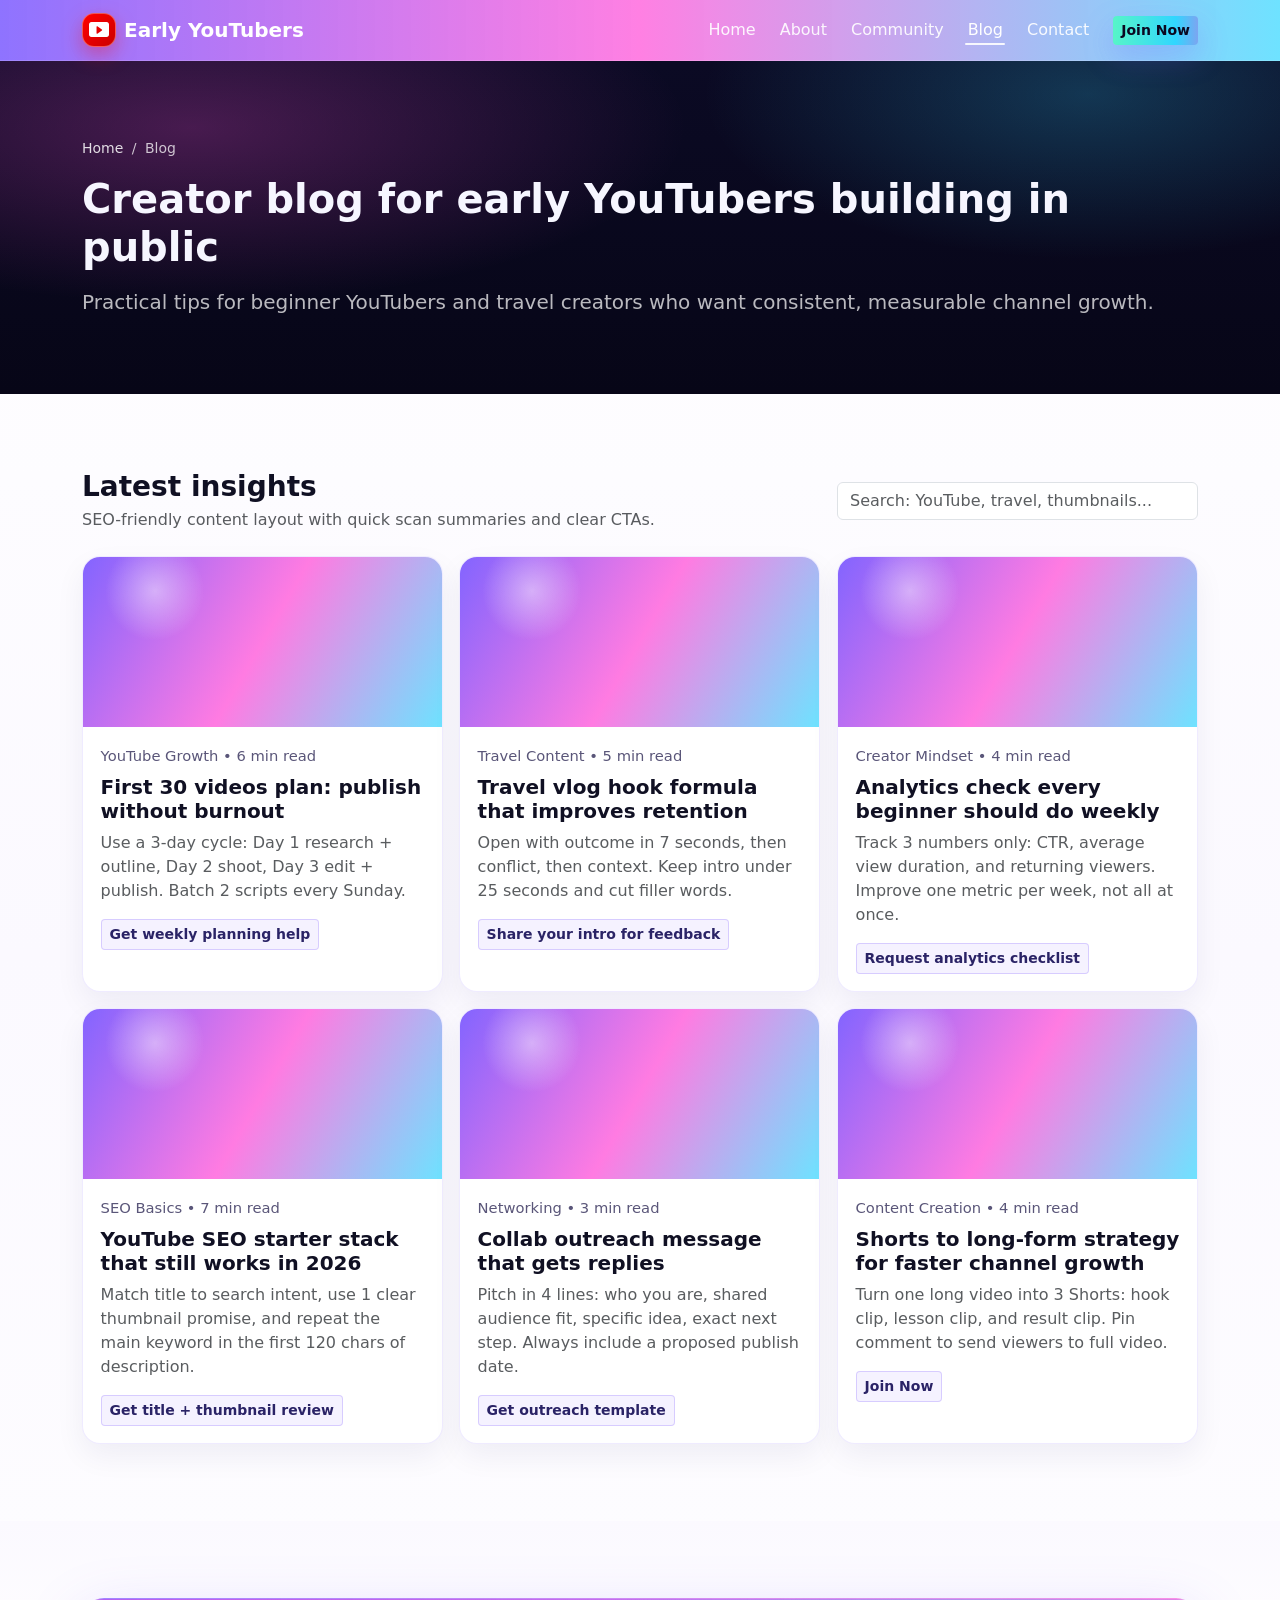
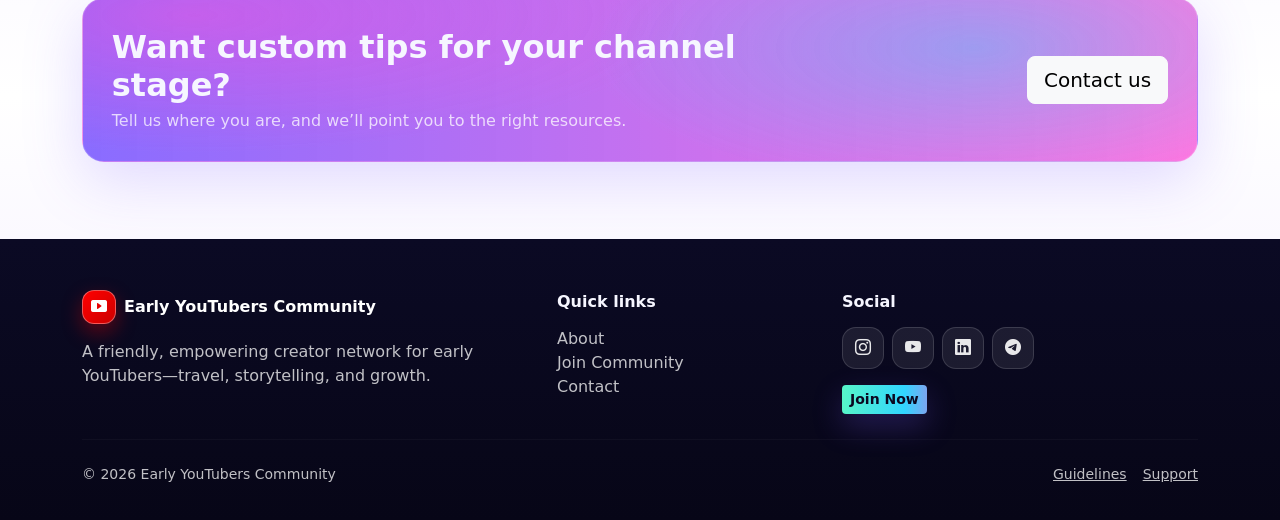
==== blog.html @ 5a21c5d6 "first version" ====
<!doctype html>
<html lang="en">
  <head>
    <meta charset="utf-8" />
    <meta name="viewport" content="width=device-width, initial-scale=1" />
    <meta
      name="description"
      content="Read practical blogs for early YouTubers: content strategy, retention tips, SEO workflow, and realistic growth systems."
    />
    <meta
      name="keywords"
      content="Early YouTubers community, Beginner YouTubers, YouTube growth tips, Travel bloggers India, Creator collaboration network"
    />
    <meta name="robots" content="index,follow" />
    <meta property="og:title" content="Blog | Early YouTubers Community" />
    <meta
      property="og:description"
      content="Actionable articles on travel content, YouTube growth, and creator confidence."
    />
    <meta property="og:type" content="website" />
    <meta property="og:url" content="./blog.html" />
    <meta name="theme-color" content="#7c5cff" />
    <link rel="canonical" href="./blog.html" />

    <title>Blog | Early YouTubers Community</title>

    <link
      href="https://cdn.jsdelivr.net/npm/bootstrap@5.3.3/dist/css/bootstrap.min.css"
      rel="stylesheet"
      integrity="sha384-QWTKZyjpPEjISv5WaRU9OFeRpok6YctnYmDr5pNlyT2bRjXh0JMhjY6hW+ALEwIH"
      crossorigin="anonymous"
    />
    <link
      rel="stylesheet"
      href="https://cdn.jsdelivr.net/npm/bootstrap-icons@1.11.3/font/bootstrap-icons.min.css"
    />
    <link rel="stylesheet" href="./assets/css/styles.css" />

    <script type="application/ld+json">
      {
        "@context": "https://schema.org",
        "@type": "Blog",
        "name": "Early YouTubers Community Blog",
        "url": "./blog.html",
        "description": "Blogs on travel, YouTube content creation, and creator growth."
      }
    </script>
  </head>
  <body>
    <nav class="navbar navbar-expand-lg navbar-dark sticky-top nav-glass">
      <div class="container">
        <a class="navbar-brand fw-bold d-flex align-items-center gap-2" href="./index.html">
          <span class="brand-mark" aria-hidden="true"><i class="bi bi-play-btn-fill"></i></span>
          <span>Early YouTubers</span>
        </a>
        <button
          class="navbar-toggler"
          type="button"
          data-bs-toggle="collapse"
          data-bs-target="#mainNav"
          aria-controls="mainNav"
          aria-expanded="false"
          aria-label="Toggle navigation"
        >
          <span class="navbar-toggler-icon"></span>
        </button>

        <div class="collapse navbar-collapse" id="mainNav">
          <ul class="navbar-nav ms-auto align-items-lg-center gap-lg-2">
            <li class="nav-item"><a class="nav-link" href="./index.html">Home</a></li>
            <li class="nav-item"><a class="nav-link" href="./about.html">About</a></li>
            <li class="nav-item"><a class="nav-link" href="./community.html">Community</a></li>
            <li class="nav-item"><a class="nav-link active" aria-current="page" href="./blog.html">Blog</a></li>
            <li class="nav-item"><a class="nav-link" href="./contact.html">Contact</a></li>
            <li class="nav-item ms-lg-2">
              <a class="btn btn-sm btn-gradient" href="./community.html#join">Join Now</a>
            </li>
          </ul>
        </div>
      </div>
    </nav>

    <header class="page-hero section-pad">
      <div class="container">
        <div class="crumb small mb-3 reveal">
          <a href="./index.html">Home</a> <span class="text-white-75 mx-1">/</span> <span class="text-white-75">Blog</span>
        </div>
        <h1 class="display-6 fw-bold mb-3 reveal">Creator blog for early YouTubers building in public</h1>
        <p class="lead sub mb-0 reveal">
          Practical tips for beginner YouTubers and travel creators who want consistent, measurable channel growth.
        </p>
      </div>
    </header>

    <main>
      <section class="section-pad">
        <div class="container">
          <div class="row g-3 align-items-center mb-4">
            <div class="col-lg-8">
              <h2 class="h3 fw-bold mb-1 reveal">Latest insights</h2>
              <p class="text-muted mb-0 reveal">SEO-friendly content layout with quick scan summaries and clear CTAs.</p>
            </div>
            <div class="col-lg-4">
              <label class="visually-hidden" for="blogSearch">Search posts</label>
              <input id="blogSearch" class="form-control reveal" type="search" placeholder="Search: YouTube, travel, thumbnails..." />
            </div>
          </div>

          <div class="row g-3">
            <div class="col-md-6 col-lg-4" data-post="first 30 videos plan upload schedule beginner youtubers consistency">
              <article class="post-card reveal">
                <div class="post-banner"></div>
                <div class="post-body">
                  <div class="post-meta mb-2">YouTube Growth • 6 min read</div>
                  <h3 class="h5 fw-bold">First 30 videos plan: publish without burnout</h3>
                  <p class="text-muted mb-3">Use a 3-day cycle: Day 1 research + outline, Day 2 shoot, Day 3 edit + publish. Batch 2 scripts every Sunday.</p>
                  <a class="btn btn-soft btn-sm" href="./community.html#join">Get weekly planning help</a>
                </div>
              </article>
            </div>

            <div class="col-md-6 col-lg-4" data-post="travel vlog hook storytelling shot list retention first 30 seconds">
              <article class="post-card reveal">
                <div class="post-banner"></div>
                <div class="post-body">
                  <div class="post-meta mb-2">Travel Content • 5 min read</div>
                  <h3 class="h5 fw-bold">Travel vlog hook formula that improves retention</h3>
                  <p class="text-muted mb-3">Open with outcome in 7 seconds, then conflict, then context. Keep intro under 25 seconds and cut filler words.</p>
                  <a class="btn btn-soft btn-sm" href="./community.html#join">Share your intro for feedback</a>
                </div>
              </article>
            </div>

            <div class="col-md-6 col-lg-4" data-post="youtube analytics watch time retention click through rate beginner creators">
              <article class="post-card reveal">
                <div class="post-banner"></div>
                <div class="post-body">
                  <div class="post-meta mb-2">Creator Mindset • 4 min read</div>
                  <h3 class="h5 fw-bold">Analytics check every beginner should do weekly</h3>
                  <p class="text-muted mb-3">Track 3 numbers only: CTR, average view duration, and returning viewers. Improve one metric per week, not all at once.</p>
                  <a class="btn btn-soft btn-sm" href="./contact.html">Request analytics checklist</a>
                </div>
              </article>
            </div>

            <div class="col-md-6 col-lg-4" data-post="youtube seo titles thumbnails metadata description keywords search intent">
              <article class="post-card reveal">
                <div class="post-banner"></div>
                <div class="post-body">
                  <div class="post-meta mb-2">SEO Basics • 7 min read</div>
                  <h3 class="h5 fw-bold">YouTube SEO starter stack that still works in 2026</h3>
                  <p class="text-muted mb-3">Match title to search intent, use 1 clear thumbnail promise, and repeat the main keyword in the first 120 chars of description.</p>
                  <a class="btn btn-soft btn-sm" href="./community.html#join">Get title + thumbnail review</a>
                </div>
              </article>
            </div>

            <div class="col-md-6 col-lg-4" data-post="collaboration outreach template creator networking brand pitch youtube">
              <article class="post-card reveal">
                <div class="post-banner"></div>
                <div class="post-body">
                  <div class="post-meta mb-2">Networking • 3 min read</div>
                  <h3 class="h5 fw-bold">Collab outreach message that gets replies</h3>
                  <p class="text-muted mb-3">Pitch in 4 lines: who you are, shared audience fit, specific idea, exact next step. Always include a proposed publish date.</p>
                  <a class="btn btn-soft btn-sm" href="./contact.html">Get outreach template</a>
                </div>
              </article>
            </div>

            <div class="col-md-6 col-lg-4" data-post="shorts to long form strategy youtube growth repurpose content workflow">
              <article class="post-card reveal">
                <div class="post-banner"></div>
                <div class="post-body">
                  <div class="post-meta mb-2">Content Creation • 4 min read</div>
                  <h3 class="h5 fw-bold">Shorts to long-form strategy for faster channel growth</h3>
                  <p class="text-muted mb-3">Turn one long video into 3 Shorts: hook clip, lesson clip, and result clip. Pin comment to send viewers to full video.</p>
                  <a class="btn btn-soft btn-sm" href="./community.html#join">Join Now</a>
                </div>
              </article>
            </div>
          </div>
        </div>
      </section>

      <section class="section-pad section-soft">
        <div class="container">
          <div class="cta-band reveal">
            <div class="row align-items-center g-3">
              <div class="col-lg-8">
                <h2 class="h2 fw-bold mb-1">Want custom tips for your channel stage?</h2>
                <p class="mb-0 text-white-75">Tell us where you are, and we’ll point you to the right resources.</p>
              </div>
              <div class="col-lg-4 text-lg-end">
                <a class="btn btn-light btn-lg" href="./contact.html">Contact us</a>
              </div>
            </div>
          </div>
        </div>
      </section>
    </main>

    <footer class="footer">
      <div class="container">
        <div class="row g-4 align-items-start">
          <div class="col-lg-5">
            <a class="footer-brand d-inline-flex align-items-center gap-2" href="./index.html">
              <span class="brand-mark" aria-hidden="true"><i class="bi bi-play-btn-fill"></i></span>
              <span class="fw-bold">Early YouTubers Community</span>
            </a>
            <p class="text-white-75 mt-3 mb-0">
              A friendly, empowering creator network for early YouTubers—travel, storytelling, and growth.
            </p>
          </div>
          <div class="col-6 col-lg-3">
            <div class="footer-title">Quick links</div>
            <ul class="list-unstyled footer-links">
              <li><a href="./about.html">About</a></li>
              <li><a href="./community.html#join">Join Community</a></li>
              <li><a href="./contact.html">Contact</a></li>
            </ul>
          </div>
          <div class="col-6 col-lg-4">
            <div class="footer-title">Social</div>
            <div class="d-flex gap-2 flex-wrap">
              <a class="social-btn" href="#" aria-label="Instagram"><i class="bi bi-instagram"></i></a>
              <a class="social-btn" href="#" aria-label="YouTube"><i class="bi bi-youtube"></i></a>
              <a class="social-btn" href="https://www.linkedin.com/groups/18982020/" target="_blank" rel="noopener noreferrer" aria-label="LinkedIn"><i class="bi bi-linkedin"></i></a>
              <a class="social-btn" href="https://t.me/earlyyotubers" target="_blank" rel="noopener noreferrer" aria-label="Telegram"><i class="bi bi-telegram"></i></a>
            </div>
            <div class="mt-3">
              <a class="btn btn-sm btn-gradient" href="./community.html#join">Join Now</a>
            </div>
          </div>
        </div>
        <hr class="footer-hr my-4" />
        <div class="d-flex flex-column flex-md-row gap-2 justify-content-between small text-white-75">
          <div>© <span id="year"></span> Early YouTubers Community</div>
          <div class="d-flex gap-3">
            <a class="text-white-75" href="./community.html#guidelines">Guidelines</a>
            <a class="text-white-75" href="./contact.html">Support</a>
          </div>
        </div>
      </div>
    </footer>

    <button class="to-top" type="button" aria-label="Back to top">
      <i class="bi bi-arrow-up"></i>
    </button>

    <script
      src="https://cdn.jsdelivr.net/npm/bootstrap@5.3.3/dist/js/bootstrap.bundle.min.js"
      integrity="sha384-YvpcrYf0tY3lHB60NNkmXc5s9fDVZLESaAA55NDzOxhy9GkcIdslK1eN7N6jIeHz"
      crossorigin="anonymous"
    ></script>
    <script src="./assets/js/main.js"></script>
  </body>
</html>
---- assets/css/styles.css ----
:root{
  --bg-0:#070617;
  --bg-1:#0b0a24;
  --card:#121134;
  --text:#f6f6ff;
  --muted:rgba(255,255,255,.72);
  --muted2:rgba(255,255,255,.55);

  --lav:#7c5cff;
  --pink:#ff4fd8;
  --sky:#31d6ff;
  --mint:#57f5c8;
  --sun:#ffd36a;
}

html{scroll-behavior:smooth}
body{
  font-family: system-ui, -apple-system, Segoe UI, Roboto, Arial, sans-serif;
  color: #101023;
  background: linear-gradient(180deg, #ffffff 0%, #fbf9ff 45%, #ffffff 100%);
}

.text-white-75{color:rgba(255,255,255,.75)!important}
.btn:focus{box-shadow:0 0 0 .25rem rgba(124,92,255,.25)}

/* Navbar */
.nav-glass{
  background: linear-gradient(90deg, rgba(124,92,255,.86), rgba(255,79,216,.72), rgba(49,214,255,.70));
  backdrop-filter: blur(12px);
  border-bottom: 1px solid rgba(255,255,255,.14);
}
.navbar .nav-link{color:rgba(255,255,255,.92)}
.navbar .nav-link:hover{color:#fff}
.navbar .nav-link.active{
  color:#fff;
  position:relative;
}
.navbar .nav-link.active::after{
  content:"";
  position:absolute;
  left:.35rem;
  right:.35rem;
  bottom:.3rem;
  height:2px;
  background: rgba(255,255,255,.9);
  border-radius:999px;
}

.brand-mark{
  width:34px;height:34px;
  display:grid;place-items:center;
  border-radius:12px;
  background: linear-gradient(135deg, #ff0000, #cc0000);
  border: 1px solid rgba(255,255,255,.35);
  box-shadow: 0 8px 20px rgba(255,0,0,.35);
}
.brand-mark i{color:#fff}

/* Sections */
.section-pad{padding: clamp(3rem, 6vw, 5.5rem) 0}
.section-soft{background: linear-gradient(180deg, #fbf9ff 0%, #ffffff 55%, #fbf9ff 100%)}

/* Hero */
.hero{
  position:relative;
  overflow:hidden;
  background: radial-gradient(1200px 500px at 12% 5%, rgba(255,79,216,.35), transparent 55%),
              radial-gradient(900px 400px at 90% 15%, rgba(49,214,255,.30), transparent 55%),
              linear-gradient(180deg, var(--bg-0) 0%, var(--bg-1) 80%, #0b0a24 100%);
  color: var(--text);
}
.hero .lead{max-width: 58ch}
.badge-pill{
  display:inline-flex;
  align-items:center;
  padding:.5rem .8rem;
  border-radius:999px;
  color: rgba(255,255,255,.9);
  border: 1px solid rgba(255,255,255,.18);
  background: rgba(255,255,255,.08);
}
.sparkle{filter: drop-shadow(0 8px 20px rgba(255,79,216,.35))}

.hero-metrics{
  display:flex;
  gap:1rem;
  flex-wrap:wrap;
}
.metric{
  padding:.8rem 1rem;
  border-radius:16px;
  border:1px solid rgba(255,255,255,.14);
  background: rgba(255,255,255,.06);
  min-width: 150px;
}
.metric-num{font-weight:800; letter-spacing:.2px}
.metric-label{font-size:.9rem; color: var(--muted2)}

.hero-card{
  border-radius: 22px;
  border: 1px solid rgba(255,255,255,.14);
  background: linear-gradient(180deg, rgba(255,255,255,.10), rgba(255,255,255,.06));
  box-shadow: 0 20px 60px rgba(0,0,0,.35);
  overflow:hidden;
}
.hero-card-top{
  display:flex; align-items:center;
  padding: 1rem 1.1rem;
  border-bottom: 1px solid rgba(255,255,255,.10);
}
.hero-card-body{padding: 1rem 1.1rem 1.1rem}
.hero-card-cta{
  display:flex; justify-content:space-between; gap:.6rem;
  padding: .95rem 1.1rem 1.1rem;
  border-top: 1px solid rgba(255,255,255,.10);
}
.chip{
  display:inline-flex; align-items:center;
  gap:.4rem;
  padding:.35rem .65rem;
  border-radius:999px;
  font-size:.92rem;
  color: rgba(255,255,255,.92);
  background: rgba(255,255,255,.08);
  border: 1px solid rgba(255,255,255,.14);
}

.avatar-stack{display:flex}
.av{
  width:34px;height:34px;border-radius:999px;
  border:2px solid rgba(12,10,35,.8);
  margin-right:-10px;
  box-shadow: 0 12px 18px rgba(0,0,0,.25);
}
.av-1{background: radial-gradient(circle at 30% 30%, var(--sun), var(--pink))}
.av-2{background: radial-gradient(circle at 30% 30%, var(--sky), var(--lav))}
.av-3{background: radial-gradient(circle at 30% 30%, var(--mint), var(--sky))}
.av-4{background: radial-gradient(circle at 30% 30%, #fff, var(--lav))}

.hero-bg{position:absolute; inset:0; pointer-events:none}
.blob{
  position:absolute;
  width: 420px; height: 420px;
  filter: blur(30px);
  opacity: .75;
  border-radius: 999px;
  animation: floaty 8s ease-in-out infinite;
}
.blob-1{left:-120px; top: 40px; background: radial-gradient(circle at 30% 30%, rgba(255,79,216,.85), rgba(124,92,255,.25))}
.blob-2{right:-130px; top: 90px; background: radial-gradient(circle at 30% 30%, rgba(49,214,255,.85), rgba(255,211,106,.20)); animation-duration: 10s}
.grid-glow{
  position:absolute;
  inset: auto 0 0 0;
  height: 260px;
  background:
    linear-gradient(transparent, rgba(124,92,255,.18)),
    repeating-linear-gradient(90deg, rgba(255,255,255,.06) 0 1px, transparent 1px 40px),
    repeating-linear-gradient(0deg, rgba(255,255,255,.05) 0 1px, transparent 1px 40px);
  mask-image: linear-gradient(transparent, black 55%);
  opacity:.65;
}
@keyframes floaty{
  0%,100%{transform: translateY(0) translateX(0) scale(1)}
  50%{transform: translateY(-14px) translateX(10px) scale(1.03)}
}

/* Buttons */
.btn-gradient{
  color:#0b0820;
  border:0;
  background: linear-gradient(90deg, var(--mint), var(--sky), var(--pink), var(--lav));
  background-size: 220% 100%;
  font-weight: 700;
  box-shadow: 0 12px 30px rgba(124,92,255,.25);
  transition: transform .18s ease, filter .18s ease, background-position .35s ease;
}
.btn-gradient:hover{
  background-position: 100% 0;
  transform: translateY(-1px);
  filter: brightness(1.02);
}
.btn-soft{
  border: 1px solid rgba(124,92,255,.25);
  background: rgba(124,92,255,.08);
  color: #2a2366;
  font-weight: 600;
}
.btn-soft:hover{background: rgba(124,92,255,.12)}

/* Feature cards */
.feature-card{
  height:100%;
  border-radius: 18px;
  padding: 1.2rem 1.2rem;
  border: 1px solid rgba(124,92,255,.14);
  background: #fff;
  box-shadow: 0 12px 30px rgba(20, 16, 80, .06);
  transition: transform .18s ease, box-shadow .18s ease;
}
.feature-card:hover{
  transform: translateY(-2px);
  box-shadow: 0 18px 45px rgba(20, 16, 80, .10);
}
.icon-bubble{
  width:46px;height:46px;
  display:grid;place-items:center;
  border-radius: 14px;
  background: linear-gradient(135deg, rgba(124,92,255,.18), rgba(255,79,216,.12), rgba(49,214,255,.12));
  border: 1px solid rgba(124,92,255,.18);
  color: #2b256e;
  font-size: 1.25rem;
}

/* Quotes */
.quote-card{
  height:100%;
  border-radius: 18px;
  padding: 1.25rem 1.25rem;
  background: #fff;
  border: 1px solid rgba(124,92,255,.12);
  box-shadow: 0 12px 30px rgba(20, 16, 80, .06);
  position:relative;
}
.quote-mark{
  position:absolute;
  top: 12px; right: 14px;
  color: rgba(124,92,255,.25);
  font-size: 1.3rem;
}
.mini-avatar{
  width:34px;height:34px;border-radius:999px;
  display:inline-block;
}
.mini-avatar.av-1{background: radial-gradient(circle at 30% 30%, var(--sun), var(--pink))}
.mini-avatar.av-2{background: radial-gradient(circle at 30% 30%, var(--sky), var(--lav))}
.mini-avatar.av-3{background: radial-gradient(circle at 30% 30%, var(--mint), var(--pink))}

/* CTA band */
.cta-band{
  border-radius: 22px;
  padding: clamp(1.25rem, 3vw, 1.8rem);
  color: var(--text);
  background: radial-gradient(900px 250px at 10% 10%, rgba(255,79,216,.45), transparent 55%),
              radial-gradient(700px 260px at 80% 30%, rgba(49,214,255,.40), transparent 55%),
              linear-gradient(90deg, rgba(124,92,255,.90), rgba(255,79,216,.78));
  border: 1px solid rgba(255,255,255,.18);
  box-shadow: 0 18px 60px rgba(124,92,255,.22);
}

/* Page header */
.page-hero{
  background: radial-gradient(900px 320px at 15% 20%, rgba(255,79,216,.25), transparent 55%),
              radial-gradient(700px 300px at 85% 10%, rgba(49,214,255,.22), transparent 55%),
              linear-gradient(180deg, #0b0a24 0%, #070617 100%);
  color: var(--text);
  position:relative;
  overflow:hidden;
}
.page-hero .crumb a{color:rgba(255,255,255,.85); text-decoration:none}
.page-hero .crumb a:hover{color:#fff; text-decoration:underline}
.page-hero .sub{color: var(--muted)}

/* Lists + badges */
.pill{
  display:inline-flex; align-items:center; gap:.5rem;
  padding:.45rem .75rem;
  border-radius:999px;
  background: rgba(124,92,255,.10);
  border: 1px solid rgba(124,92,255,.18);
  color:#2b256e;
  font-weight: 600;
  font-size:.95rem;
}
.link-card{
  height:100%;
  border-radius:18px;
  padding: 1.2rem;
  background:#fff;
  border: 1px solid rgba(124,92,255,.12);
  box-shadow: 0 12px 30px rgba(20, 16, 80, .06);
}
.link-card a{word-break:break-word}

/* Blog cards */
.post-card{
  height:100%;
  border-radius: 18px;
  overflow:hidden;
  background:#fff;
  border: 1px solid rgba(124,92,255,.12);
  box-shadow: 0 12px 30px rgba(20, 16, 80, .06);
  transition: transform .18s ease, box-shadow .18s ease;
}
.post-card:hover{
  transform: translateY(-2px);
  box-shadow: 0 18px 45px rgba(20, 16, 80, .10);
}
.post-banner{
  height: 170px;
  background:
    radial-gradient(90px 90px at 20% 20%, rgba(255,255,255,.45), transparent 55%),
    linear-gradient(120deg, rgba(124,92,255,.95), rgba(255,79,216,.75), rgba(49,214,255,.70));
}
.post-body{padding:1.1rem 1.1rem}
.post-meta{color:#5a5679;font-size:.92rem}

/* Footer */
.footer{
  padding: 3.2rem 0 2.2rem;
  background: linear-gradient(180deg, #0b0a24 0%, #070617 100%);
  color: var(--text);
}
.footer-title{font-weight:700; margin-bottom:.8rem}
.footer-links a{
  color: rgba(255,255,255,.75);
  text-decoration:none;
}
.footer-links a:hover{color:#fff; text-decoration:underline}
.footer-brand{text-decoration:none; color:#fff}
.footer-hr{border-color: rgba(255,255,255,.12)}
.social-btn{
  width:42px;height:42px;
  display:grid;place-items:center;
  border-radius: 14px;
  background: rgba(255,255,255,.08);
  border: 1px solid rgba(255,255,255,.14);
  color: rgba(255,255,255,.9);
  text-decoration:none;
  transition: transform .18s ease, background .18s ease;
}
.social-btn:hover{
  transform: translateY(-1px);
  background: rgba(255,255,255,.12);
  color:#fff;
}

/* Reveal animations */
.reveal{
  opacity: 0;
  transform: translateY(14px);
  transition: opacity .55s ease, transform .55s ease;
  will-change: opacity, transform;
}
.reveal.in{
  opacity: 1;
  transform: translateY(0);
}

/* Back to top */
.to-top{
  position:fixed;
  right: 16px;
  bottom: 16px;
  width: 48px;
  height: 48px;
  border-radius: 16px;
  border: 1px solid rgba(124,92,255,.22);
  background: rgba(255,255,255,.92);
  color: #2b256e;
  display:grid;
  place-items:center;
  box-shadow: 0 14px 35px rgba(20, 16, 80, .10);
  opacity:0;
  transform: translateY(8px);
  pointer-events:none;
  transition: opacity .22s ease, transform .22s ease;
}
.to-top.show{
  opacity:1;
  transform: translateY(0);
  pointer-events:auto;
}
.to-top:hover{filter: brightness(1.02)}

/* Forms */
.form-card{
  border-radius: 18px;
  padding: 1.2rem;
  background:#fff;
  border: 1px solid rgba(124,92,255,.12);
  box-shadow: 0 12px 30px rgba(20, 16, 80, .06);
}
.form-label{font-weight:600}
.form-control:focus{
  border-color: rgba(124,92,255,.65);
  box-shadow: 0 0 0 .25rem rgba(124,92,255,.18);
}
.toast-success{
  border:1px solid rgba(87,245,200,.35);
  background: rgba(87,245,200,.12);
  color:#155449;
}
.toast-error{
  border:1px solid rgba(255,79,216,.30);
  background: rgba(255,79,216,.10);
  color:#6b1d56;
}

/* Reduce motion */
@media (prefers-reduced-motion: reduce){
  html{scroll-behavior:auto}
  .blob{animation:none}
  .btn-gradient{transition:none}
  .feature-card,.post-card,.social-btn{transition:none}
  .reveal{transition:none; transform:none; opacity:1}
}
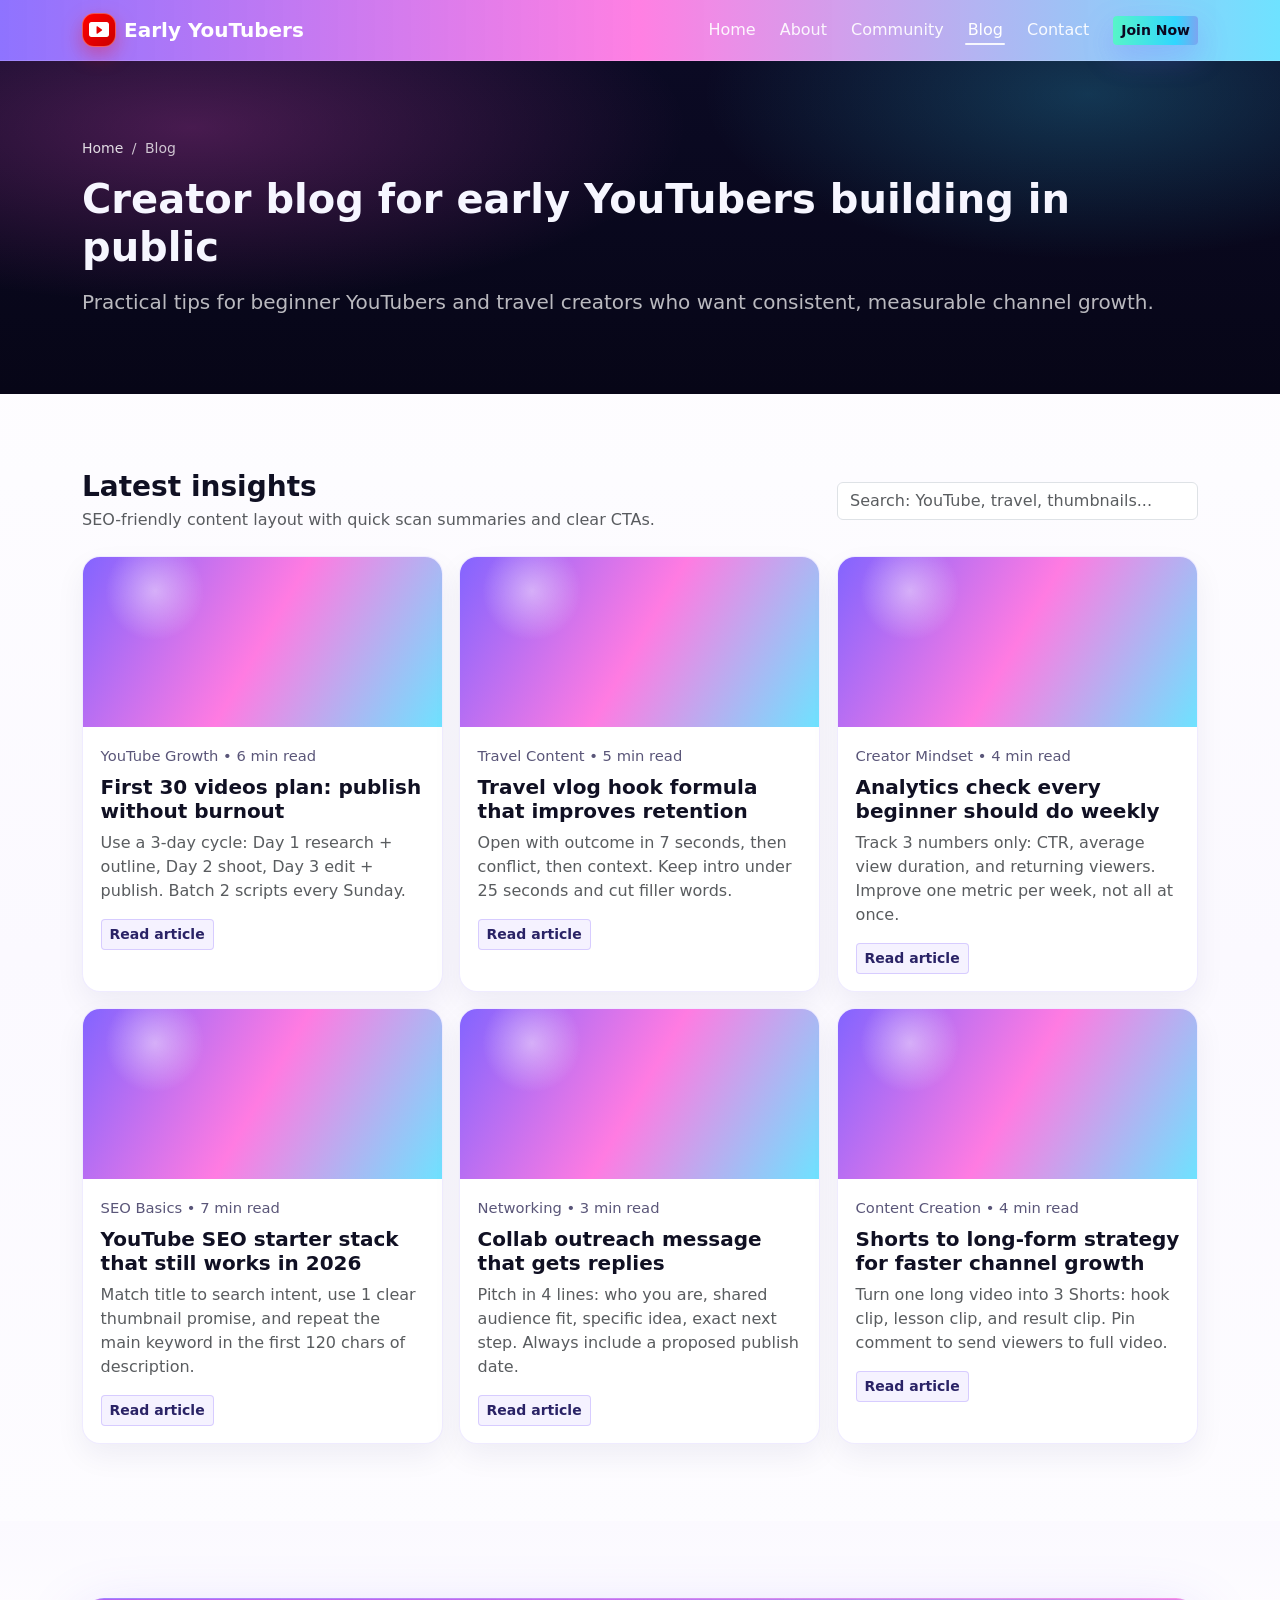
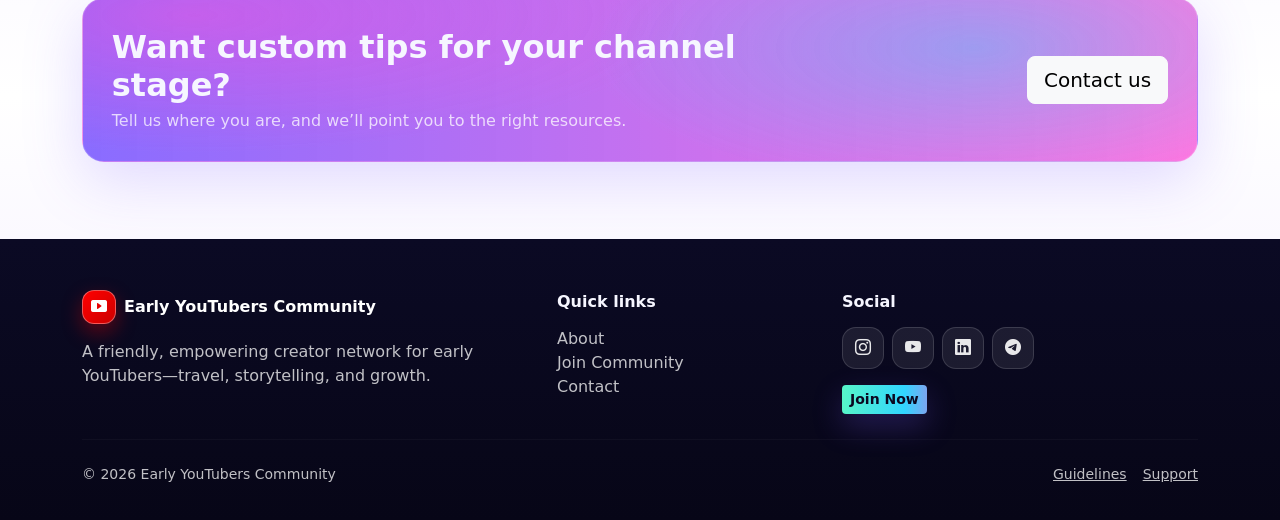
==== commit bfd5737d: "inner blog pages added" ====
--- a/blog.html
+++ b/blog.html
@@ -114,7 +114,7 @@
                   <div class="post-meta mb-2">YouTube Growth • 6 min read</div>
                   <h3 class="h5 fw-bold">First 30 videos plan: publish without burnout</h3>
                   <p class="text-muted mb-3">Use a 3-day cycle: Day 1 research + outline, Day 2 shoot, Day 3 edit + publish. Batch 2 scripts every Sunday.</p>
-                  <a class="btn btn-soft btn-sm" href="./community.html#join">Get weekly planning help</a>
+                  <a class="btn btn-soft btn-sm" href="./blog-post.html?slug=first-30-videos-plan">Read article</a>
                 </div>
               </article>
             </div>
@@ -126,7 +126,7 @@
                   <div class="post-meta mb-2">Travel Content • 5 min read</div>
                   <h3 class="h5 fw-bold">Travel vlog hook formula that improves retention</h3>
                   <p class="text-muted mb-3">Open with outcome in 7 seconds, then conflict, then context. Keep intro under 25 seconds and cut filler words.</p>
-                  <a class="btn btn-soft btn-sm" href="./community.html#join">Share your intro for feedback</a>
+                  <a class="btn btn-soft btn-sm" href="./blog-post.html?slug=travel-vlog-hook-formula">Read article</a>
                 </div>
               </article>
             </div>
@@ -138,7 +138,7 @@
                   <div class="post-meta mb-2">Creator Mindset • 4 min read</div>
                   <h3 class="h5 fw-bold">Analytics check every beginner should do weekly</h3>
                   <p class="text-muted mb-3">Track 3 numbers only: CTR, average view duration, and returning viewers. Improve one metric per week, not all at once.</p>
-                  <a class="btn btn-soft btn-sm" href="./contact.html">Request analytics checklist</a>
+                  <a class="btn btn-soft btn-sm" href="./blog-post.html?slug=weekly-analytics-check">Read article</a>
                 </div>
               </article>
             </div>
@@ -150,7 +150,7 @@
                   <div class="post-meta mb-2">SEO Basics • 7 min read</div>
                   <h3 class="h5 fw-bold">YouTube SEO starter stack that still works in 2026</h3>
                   <p class="text-muted mb-3">Match title to search intent, use 1 clear thumbnail promise, and repeat the main keyword in the first 120 chars of description.</p>
-                  <a class="btn btn-soft btn-sm" href="./community.html#join">Get title + thumbnail review</a>
+                  <a class="btn btn-soft btn-sm" href="./blog-post.html?slug=youtube-seo-2026-basics">Read article</a>
                 </div>
               </article>
             </div>
@@ -162,7 +162,7 @@
                   <div class="post-meta mb-2">Networking • 3 min read</div>
                   <h3 class="h5 fw-bold">Collab outreach message that gets replies</h3>
                   <p class="text-muted mb-3">Pitch in 4 lines: who you are, shared audience fit, specific idea, exact next step. Always include a proposed publish date.</p>
-                  <a class="btn btn-soft btn-sm" href="./contact.html">Get outreach template</a>
+                  <a class="btn btn-soft btn-sm" href="./blog-post.html?slug=collab-outreach-that-gets-replies">Read article</a>
                 </div>
               </article>
             </div>
@@ -174,7 +174,7 @@
                   <div class="post-meta mb-2">Content Creation • 4 min read</div>
                   <h3 class="h5 fw-bold">Shorts to long-form strategy for faster channel growth</h3>
                   <p class="text-muted mb-3">Turn one long video into 3 Shorts: hook clip, lesson clip, and result clip. Pin comment to send viewers to full video.</p>
-                  <a class="btn btn-soft btn-sm" href="./community.html#join">Join Now</a>
+                  <a class="btn btn-soft btn-sm" href="./blog-post.html?slug=shorts-to-long-form-loop">Read article</a>
                 </div>
               </article>
             </div>
